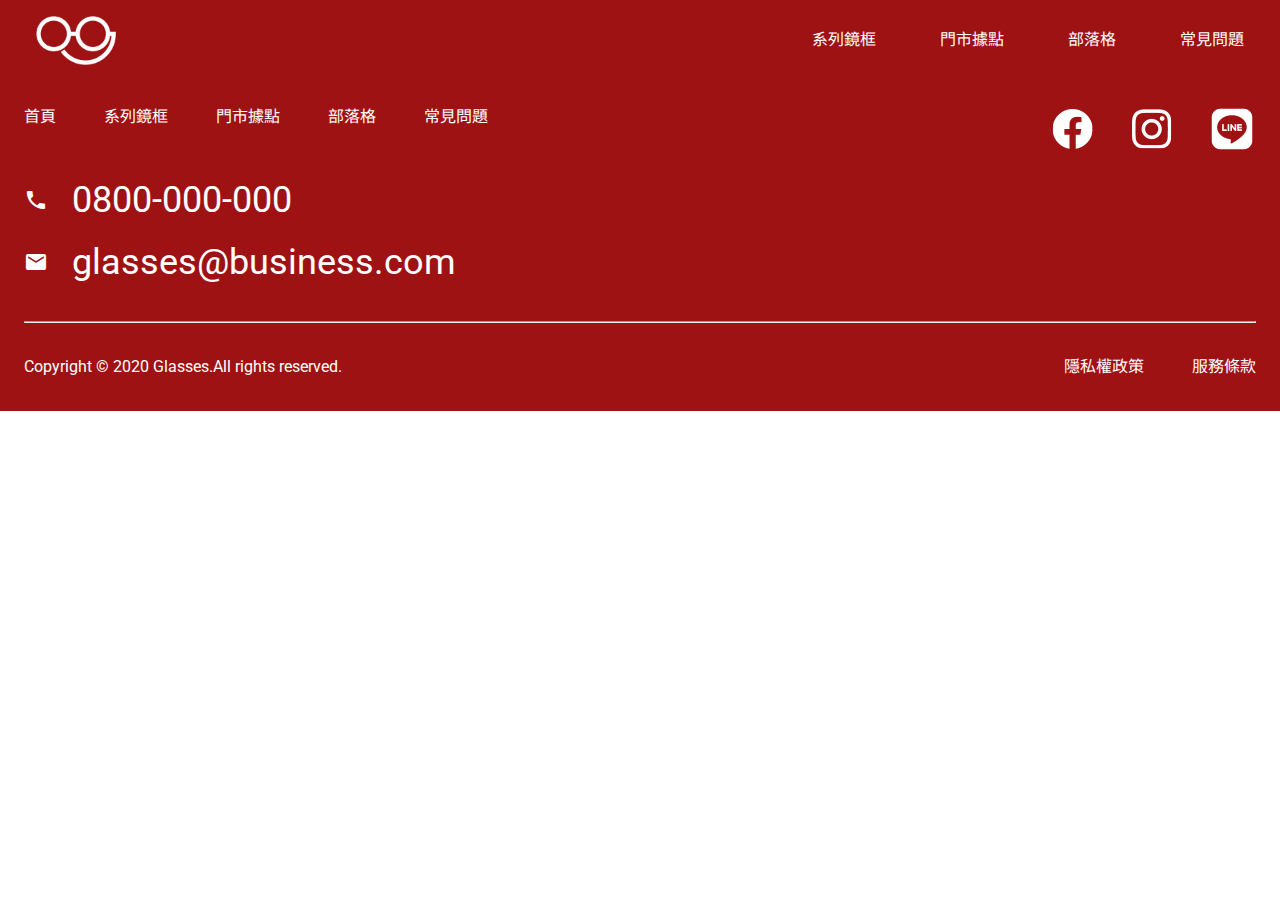
==== index.html @ 9839035e "first commit" ====
<!DOCTYPE html>
<html lang="en">

<head>
    <meta charset="UTF-8">
    <meta name="viewport" content="width=device-width, initial-scale=1.0">
    <title>Week3</title>
    <link rel="stylesheet" href="css/all.css">
    <link rel="stylesheet" href="css/style.css">
    <link
        href="https://fonts.googleapis.com/css2?family=Bruno+Ace+SC&family=Lato:ital,wght@0,100;0,300;0,400;0,700;0,900;1,100;1,300;1,400;1,700;1,900&family=Noto+Sans+TC:wght@100..900&family=Roboto+Mono:ital,wght@0,100..700;1,100..700&family=Roboto:ital,wght@0,100;0,300;0,400;0,500;0,700;0,900;1,100;1,300;1,400;1,500;1,700;1,900&display=swap"
        rel="stylesheet">
    <link rel="stylesheet" href="https://fonts.googleapis.com/icon?family=Material+Icons" />
</head>

<body>
    <!--nav-->
    <nav class="nav">
        <div class="container d-flex ">
            <a href="#" data-page="home" class="d-flex">
                <img class="logo" src="img/logo-white.png" alt="Logo"></a>
            <ul class="menu sm-hidden">
                <li><a class="h5" href="#" data-page="product">系列鏡框</a></li>
                <li><a class="h5" href="#" data-page="locate">門市據點</a></li>
                <li><a class="h5" href="#" data-page="blog">部落格</a></li>
                <li><a class="h5" href="#" data-page="qa">常見問題</a></li>
            </ul>
        </div>
        <ul class="menu md-hidden">
            <li><a class="h5" href="#" data-page="product">系列鏡框</a></li>
            <li><a class="h5" href="#" data-page="locate">門市據點</a></li>
            <li><a class="h5" href="#" data-page="blog">部落格</a></li>
            <li><a class="h5" href="#" data-page="qa">常見問題</a></li>
        </ul>
    </nav>


    <!--content-->
    <!--  <div id="content"></div> -->
    <!--footer-->
    <footer class="footer">
        <div class="container py-6 px-4 mx-auto">
            <div class="d-flex justify-between">
                <div>
                    <div class=" sm-hidden md-flex mb-11">
                        <ul class="d-flex ">
                            <li class="mr-12"><a href="#"></a>首頁</li>
                            <li class="mr-12"><a href="#"></a>系列鏡框</li>
                            <li class="mr-12"><a href="#"></a>門市據點</li>
                            <li class="mr-12"><a href="#"></a>部落格</li>
                            <li><a href="#"></a>常見問題</li>
                        </ul>
                    </div>
                    <div>
                        <p class="fs-16 md-fs-36 mb-2 d-flex"><span> <i
                                    class="material-icons footer-img mr-3">call</i></span>0800-000-000</p>

                        <p class="fs-16 md-fs-36 d-flex"><span> <i
                                    class="material-icons footer-img mr-3 ">mail</i></span>
                            glasses@business.com</p>
                    </div>
                </div>
                <div class="d-flex">
                    <a href="#" class="mr-2 mb-mr-8"><img src="img/ic-social-fb.png" class="w-24p md-w-48p"
                            alt="Facebook"></a>
                    <a href="#" class="mr-2 mb-mr-8"><img src="img/ic_social_ig.png" class="w-24p md-w-48p"
                            alt="IG"></a>
                    <a href="#"><img src="img/ic_social_line.png" class="w-24p md-w-48p" alt="Line"></a>
                </div>
            </div>
            <hr class="my-4 md-my-8" />
            <div class="d-flex justify-between">
                <p class="fs-16 mb-2">Copyright © 2020 Glasses.All rights reserved.</p>
                <div class="sm-hidden md-flex">
                    <p class="fs-16 mb-2 mr-12">隱私權政策</p>
                    <p class="fs-16 ">服務條款</p>
                </div>

            </div>
        </div>
    </footer>

    <!--   <script type="text/javascript" src="js/index.js"></script> -->
</body>

</html>
---- css/all.css ----
/* http://meyerweb.com/eric/tools/css/reset/ 
   v2.0 | 20110126
   License: none (public domain)
*/

html,
body,
div,
span,
applet,
object,
iframe,
h1,
h2,
h3,
h4,
h5,
h6,
p,
blockquote,
pre,
a,
abbr,
acronym,
address,
big,
cite,
code,
del,
dfn,
em,
img,
ins,
kbd,
q,
s,
samp,
small,
strike,
strong,
sub,
sup,
tt,
var,
b,
u,
i,
center,
dl,
dt,
dd,
ol,
ul,
li,
fieldset,
form,
label,
legend,
table,
caption,
tbody,
tfoot,
thead,
tr,
th,
td,
article,
aside,
canvas,
details,
embed,
figure,
figcaption,
footer,
header,
hgroup,
menu,
nav,
output,
ruby,
section,
summary,
time,
mark,
audio,
video {
  margin: 0;
  padding: 0;
  border: 0;
  font-size: 100%;
  font: inherit;
  vertical-align: baseline;
}
/* HTML5 display-role reset for older browsers */
article,
aside,
details,
figcaption,
figure,
footer,
header,
hgroup,
menu,
nav,
section {
  display: block;
}
body {
  line-height: 1;
}
ol,
ul {
  list-style: none;
}
blockquote,
q {
  quotes: none;
}
blockquote:before,
blockquote:after,
q:before,
q:after {
  content: "";
  content: none;
}
table {
  border-collapse: collapse;
  border-spacing: 0;
}
---- css/style.css ----
@import url("https://fonts.googleapis.com/css2?family=Bruno+Ace+SC&family=Noto+Sans+TC:wght@100..900&display=swap");
@import url("https://fonts.google.com/specimen/Roboto?query=roboto");
:root {
  --primary-color: #9f1213;
  --secondary-color: #fbf2f2;
}
* {
  box-sizing: border-box;
  /* outline: 1px solid #000; */
}
body {
  font-family: "Roboto", "Noto Sans TC", sans-serif;
  font-optical-sizing: auto;
  font-weight: 400;
  font-style: normal;
  line-height: 1.5;
}
img {
  max-width: 100%;
  height: auto;
  vertical-align: middle;
}
a {
  text-decoration: none;
  &:hover {
    color: rgb(228, 134, 13);
  }
  &:active {
    color: var(--primary-color);
  }
}

.nav .container {
  max-width: 348px;
  width: 100%;
  flex-direction: column;
}

.nav {
  padding: 0 12px;
  background: var(--primary-color);
}
.footer {
  background: var(--primary-color);
  color: white;
}
.logo {
  max-width: 80px;
  width: 20%;
  padding-top: 16px;
  padding-bottom: 16px;
}

.menu {
  display: flex;
  flex-wrap: wrap;
  margin-left: -12px;
  margin-right: -12px;
}

.menu li {
  border: 1px solid #fff;
  width: 50%;
  text-align: center;
}
.menu li a {
  color: #ffffff;
  font-size: 16px;
}
.qa-container {
  width: 100%;
  padding-left: 12px;
  padding-right: 12px;
  margin-top: 40px;
  margin-bottom: 64px;
}

.subtitle {
  border-left: 8px solid var(--primary-color);
  font-size: 24px;
  margin-bottom: 32px;
  font-weight: bold;
  padding-left: 16px;
}
.fs-24-b {
  font-size: 24px;
  font-weight: bold;
}
.fs-20-b {
  font-size: 20px;
  font-weight: bold;
}
.mb-2 {
  margin-bottom: 8px;
}
.mb-6 {
  margin-bottom: 24px;
}
.mb-10 {
  margin-bottom: 40px;
}
.py-6 {
  padding-top: 24px;
  padding-bottom: 24px;
}
.px-4 {
  padding-right: 16px;
  padding-left: 16px;
}
.mr-2 {
  margin-right: 8px;
}

.hidden {
  display: none;
}
.w-24p {
  width: 24px;
}
.justify-between {
  justify-content: space-between;
}
.my-4 {
  margin-top: 16px;
  margin-bottom: 16px;
}
.mr-3 {
  margin-right: 12px;
}
.mr-12 {
  margin-right: 48px;
}
.sm-hidden {
  display: none;
}
.sm-d-flex {
  display: flex;
}
.d-flex {
  display: flex;
}
.footer-img {
  width: 18px;
}
.mb-mr-8 {
  margin-right: 32px;
}
@media (min-width: 576px) {
  .nav .container {
    max-width: 720px;
    flex-direction: row;
    justify-content: space-between;
    padding-left: 24px;
    padding-right: 24px;
  }
  .footer .container {
    max-width: 720px;
    flex-direction: row;
    justify-content: space-between;
    padding-left: 24px;
    padding-right: 24px;
  }
  .qa-container {
    max-width: 720px;
    justify-content: start;
    padding-left: 24px;
    padding-right: 24px;
    margin-bottom: 80px;
    margin-top: 80px;
  }
  .logo {
    align-self: center;
    width: 80px;
  }

  .menu {
    justify-content: end;
    align-items: center;
    width: auto;
    display: flex;
    flex-wrap: nowrap;
    margin-left: 0px;
    margin-right: 0px;
  }

  .menu li {
    border: 0;
    width: auto;
    text-align: center;
    margin-left: 64px;
    margin-top: 24px;
    margin-bottom: 24px;
  }

  .fs-48 {
    font-size: 48px;
  }
  .fs-16 {
    font-size: 16px;
  }

  .subtitle {
    font-size: 48px;
    margin-top: 80px;
    margin-bottom: 32px;
  }
  .md-mb-8 {
    margin-bottom: 32px;
  }
  .w-24 {
    width: 24px;
  }
  .hidden {
    display: none;
  }
  .md-flex {
    display: flex;
  }
  .md-hidden {
    display: none;
  }
  .md-w-48p {
    width: 48px;
  }
  .footer-img {
    width: 36px;
  }
  .md-fs-36 {
    font-size: 36px;
  }
  .mb-11 {
    margin-bottom: 44px;
  }
}

@media (min-width: 768px) {
  .nav .container {
    max-width: 1296px;
    flex-direction: row;
    justify-content: space-between;
    margin: 0 auto;
  }
  .footer .container {
    max-width: 1296px;
    flex-direction: row;
    justify-content: space-between;
    margin: 0 auto;
  }
  .qa-container {
    max-width: 1296px;
    margin-bottom: 80px;
    margin-left: auto;
    margin-right: auto;
  }
  .logo {
    align-self: center;
    width: 80px;
  }

  .menu {
    justify-content: end;

    flex-wrap: nowrap;
    margin-left: 0px;
    margin-right: 0px;
  }

  .menu li {
    border: 0;

    text-align: center;
    margin-left: 64px;
    margin-top: 24px;
    margin-bottom: 24px;
  }
  .mx-auto {
    margin-left: auto;
    margin-right: auto;
  }
  .md-my-8 {
    margin-top: 32px;
    margin-bottom: 32px;
  }
}
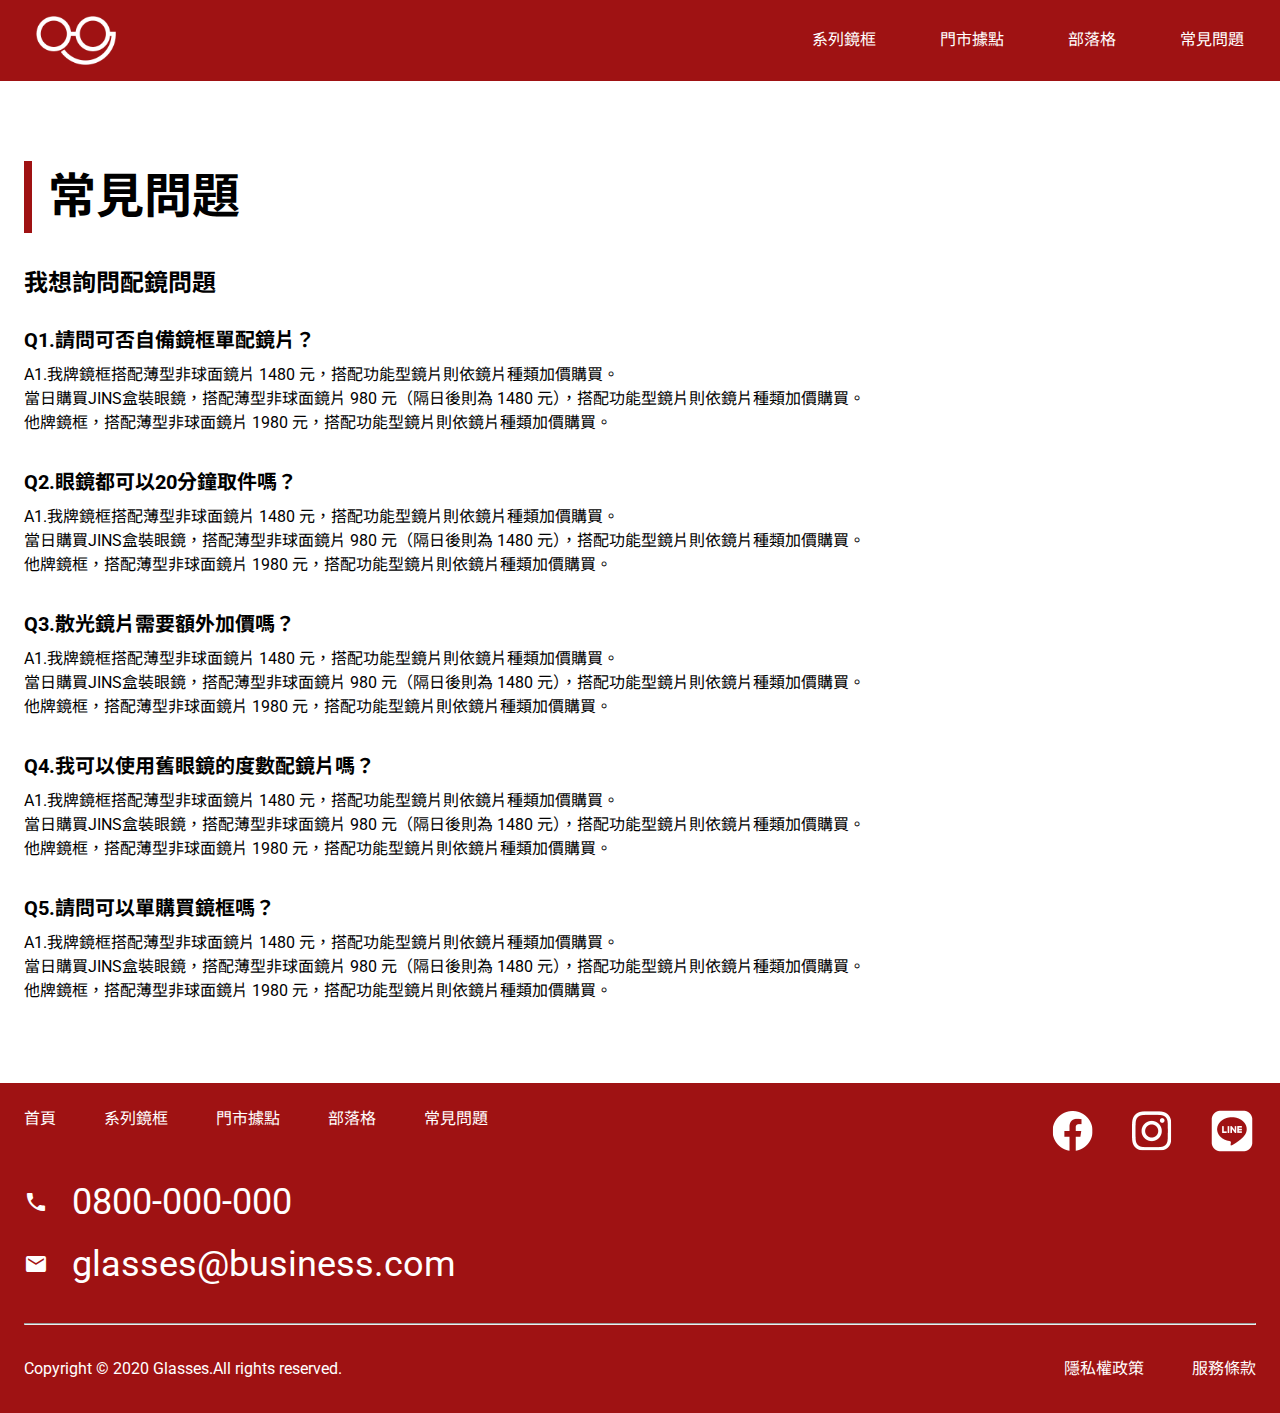
==== commit f880b845: "update content" ====
--- a/index.html
+++ b/index.html
@@ -36,7 +36,7 @@
 
 
     <!--content-->
-    <!--  <div id="content"></div> -->
+    <div id="content"></div>
     <!--footer-->
     <footer class="footer">
         <div class="container py-6 px-4 mx-auto">
@@ -75,12 +75,11 @@
                     <p class="fs-16 mb-2 mr-12">隱私權政策</p>
                     <p class="fs-16 ">服務條款</p>
                 </div>
-
             </div>
         </div>
     </footer>
 
-    <!--   <script type="text/javascript" src="js/index.js"></script> -->
+    <script type="text/javascript" src="js/index.js"></script>
 </body>
 
 </html>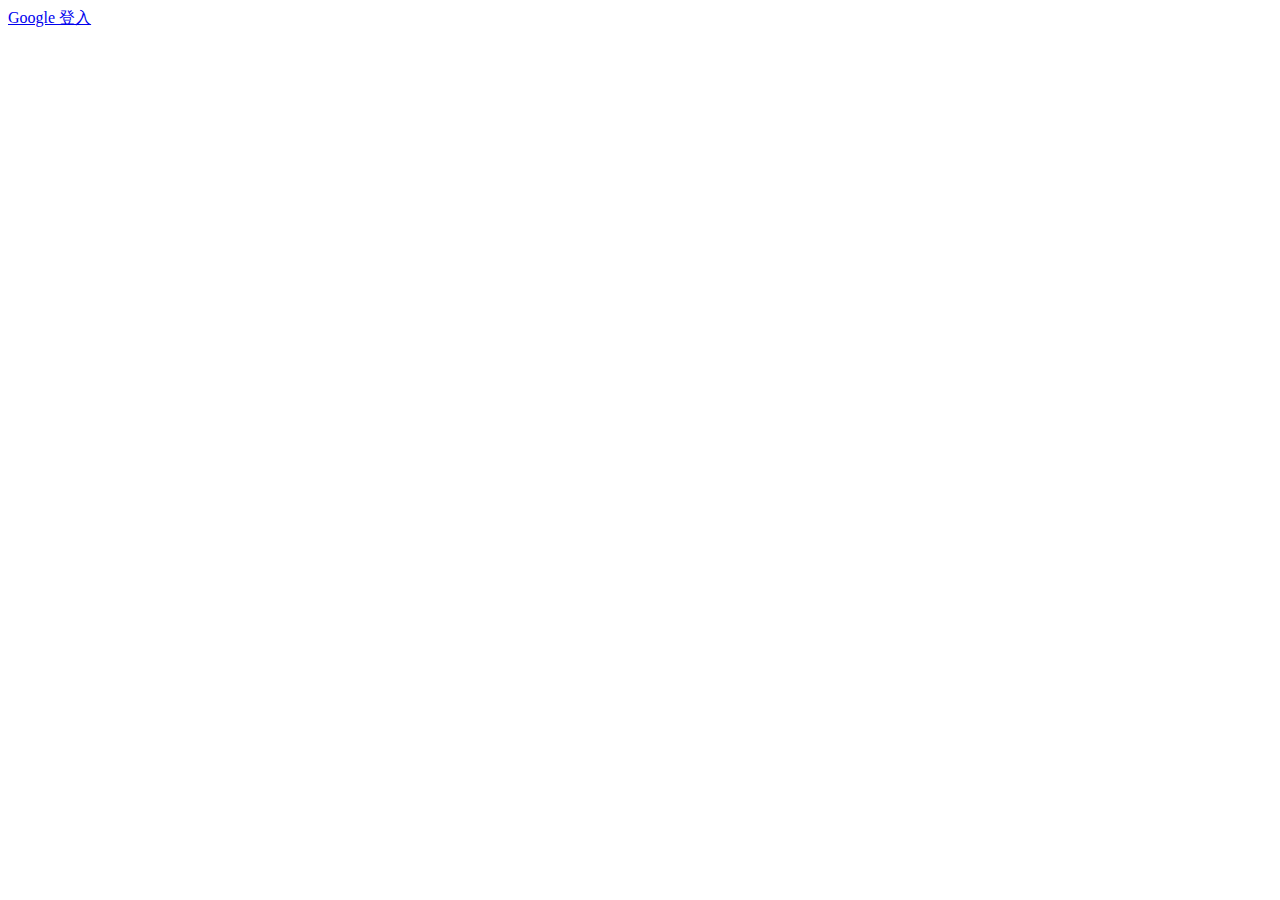
==== commit 18b638ed: "init" ====
--- a/index.html
+++ b/index.html
@@ -3,83 +3,16 @@
 
 <head>
     <meta charset="UTF-8">
+    <meta http-equiv="X-UA-Compatible" content="IE=edge">
     <meta name="viewport" content="width=device-width, initial-scale=1.0">
-    <title>Week3</title>
-    <link rel="stylesheet" href="css/all.css">
-    <link rel="stylesheet" href="css/style.css">
-    <link
-        href="https://fonts.googleapis.com/css2?family=Bruno+Ace+SC&family=Lato:ital,wght@0,100;0,300;0,400;0,700;0,900;1,100;1,300;1,400;1,700;1,900&family=Noto+Sans+TC:wght@100..900&family=Roboto+Mono:ital,wght@0,100..700;1,100..700&family=Roboto:ital,wght@0,100;0,300;0,400;0,500;0,700;0,900;1,100;1,300;1,400;1,500;1,700;1,900&display=swap"
-        rel="stylesheet">
-    <link rel="stylesheet" href="https://fonts.googleapis.com/icon?family=Material+Icons" />
+    <title>Document</title>
 </head>
 
 <body>
-    <!--nav-->
-    <nav class="nav">
-        <div class="container d-flex ">
-            <a href="#" data-page="home" class="d-flex">
-                <img class="logo" src="img/logo-white.png" alt="Logo"></a>
-            <ul class="menu sm-hidden">
-                <li><a class="h5" href="#" data-page="product">系列鏡框</a></li>
-                <li><a class="h5" href="#" data-page="locate">門市據點</a></li>
-                <li><a class="h5" href="#" data-page="blog">部落格</a></li>
-                <li><a class="h5" href="#" data-page="qa">常見問題</a></li>
-            </ul>
-        </div>
-        <ul class="menu md-hidden">
-            <li><a class="h5" href="#" data-page="product">系列鏡框</a></li>
-            <li><a class="h5" href="#" data-page="locate">門市據點</a></li>
-            <li><a class="h5" href="#" data-page="blog">部落格</a></li>
-            <li><a class="h5" href="#" data-page="qa">常見問題</a></li>
-        </ul>
-    </nav>
+    <a
+        href="https://accounts.google.com/o/oauth2/v2/auth?client_id=732186448181-fej9b1v1gf3biumcbab30ibq5n9r712u.apps.googleusercontent.com&redirect_uri=http://localhost:2330/v1/api/auth/google/callback&response_type=code&scope=email%20profile&access_type=offline">Google
+        登入</a>
 
-
-    <!--content-->
-    <div id="content"></div>
-    <!--footer-->
-    <footer class="footer">
-        <div class="container py-6 px-4 mx-auto">
-            <div class="d-flex justify-between">
-                <div>
-                    <div class=" sm-hidden md-flex mb-11">
-                        <ul class="d-flex ">
-                            <li class="mr-12"><a href="#"></a>首頁</li>
-                            <li class="mr-12"><a href="#"></a>系列鏡框</li>
-                            <li class="mr-12"><a href="#"></a>門市據點</li>
-                            <li class="mr-12"><a href="#"></a>部落格</li>
-                            <li><a href="#"></a>常見問題</li>
-                        </ul>
-                    </div>
-                    <div>
-                        <p class="fs-16 md-fs-36 mb-2 d-flex"><span> <i
-                                    class="material-icons footer-img mr-3">call</i></span>0800-000-000</p>
-
-                        <p class="fs-16 md-fs-36 d-flex"><span> <i
-                                    class="material-icons footer-img mr-3 ">mail</i></span>
-                            glasses@business.com</p>
-                    </div>
-                </div>
-                <div class="d-flex">
-                    <a href="#" class="mr-2 mb-mr-8"><img src="img/ic-social-fb.png" class="w-24p md-w-48p"
-                            alt="Facebook"></a>
-                    <a href="#" class="mr-2 mb-mr-8"><img src="img/ic_social_ig.png" class="w-24p md-w-48p"
-                            alt="IG"></a>
-                    <a href="#"><img src="img/ic_social_line.png" class="w-24p md-w-48p" alt="Line"></a>
-                </div>
-            </div>
-            <hr class="my-4 md-my-8" />
-            <div class="d-flex justify-between">
-                <p class="fs-16 mb-2">Copyright © 2020 Glasses.All rights reserved.</p>
-                <div class="sm-hidden md-flex">
-                    <p class="fs-16 mb-2 mr-12">隱私權政策</p>
-                    <p class="fs-16 ">服務條款</p>
-                </div>
-            </div>
-        </div>
-    </footer>
-
-    <script type="text/javascript" src="js/index.js"></script>
 </body>
 
 </html>